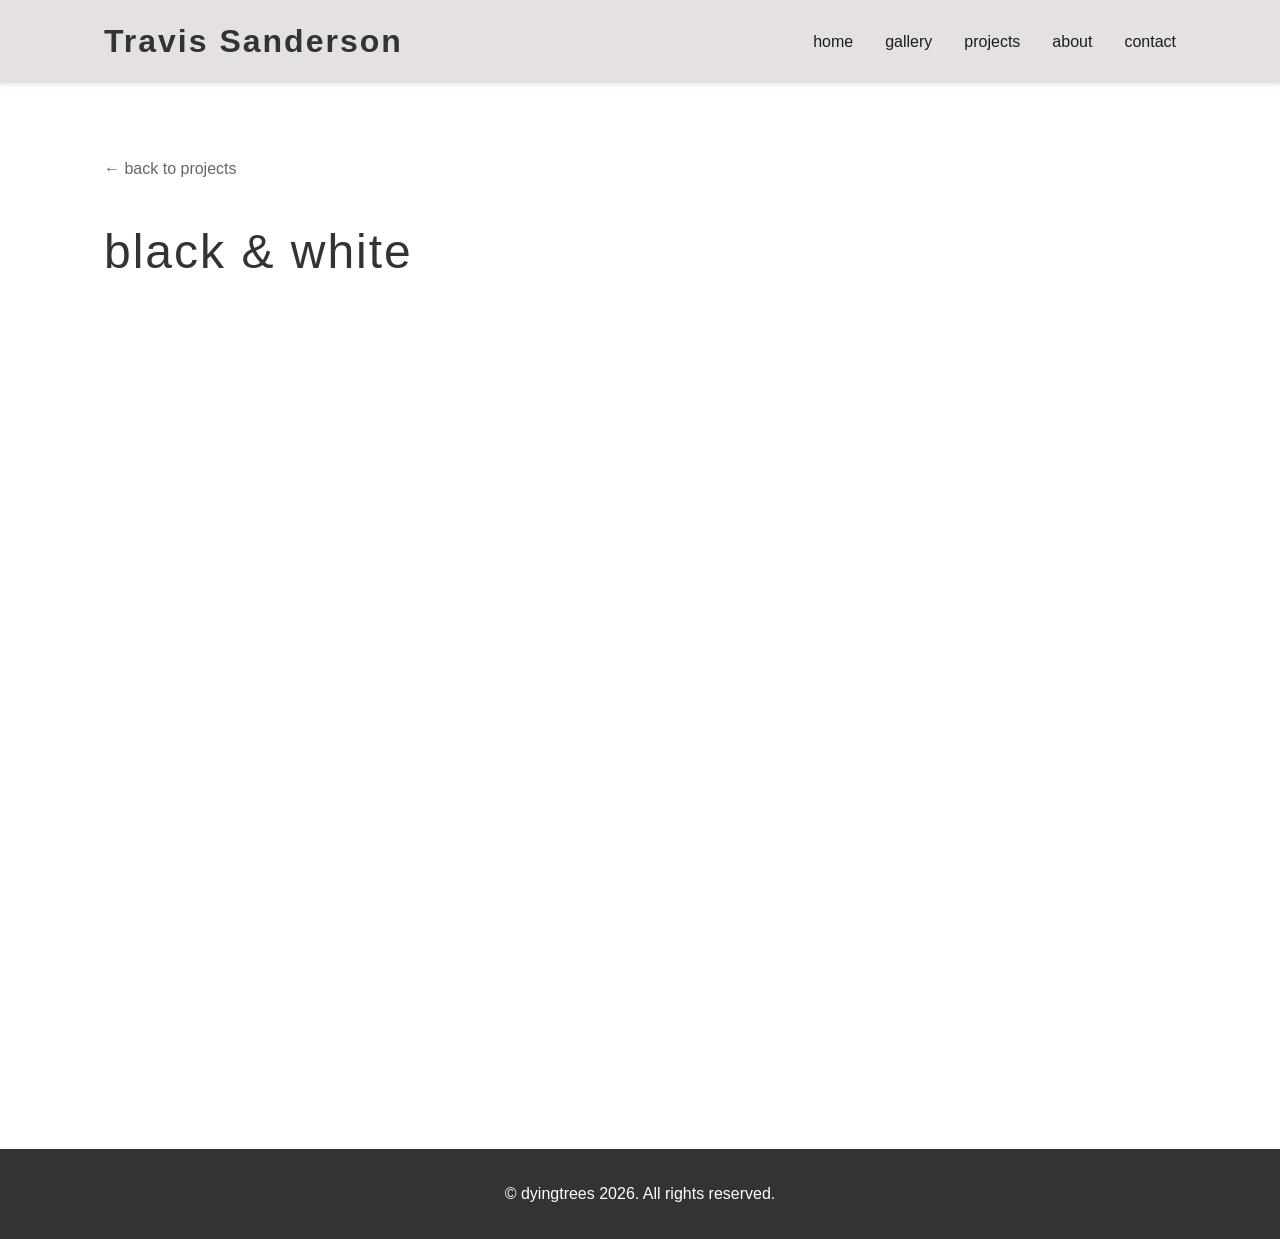
==== bandw.html @ b133befc "Refactor project gallery images for consistency" ====
<!DOCTYPE html>
<html lang="en">
<head>
    <meta charset="UTF-8">
    <meta name="viewport" content="width=device-width, initial-scale=1.0">
    <title>black & white - Travis Sanderson Photography</title>
    <link rel="icon" type="image/png" href="favicon.png">
    <link rel="stylesheet" href="styles.css">
    <style>
        /* Project page specific styles */
        .project-header {
            padding: 6rem 5% 2rem;
            max-width: 1200px;
            margin: 0 auto;
            margin-top: 60px;
        }
        
        .project-header h1 {
            font-size: 3rem;
            font-weight: 300;
            letter-spacing: 2px;
            margin-bottom: 1rem;
        }
        
        .project-header p {
            font-size: 1.2rem;
            color: #666;
            line-height: 1.8;
            max-width: 800px;
        }
        
        .back-link {
            display: inline-block;
            margin-bottom: 2rem;
            color: #666;
            text-decoration: none;
            font-size: 1rem;
            transition: color 0.3s;
        }
        
        .back-link:hover {
            color: #333;
        }
        
        /* Project gallery styles */
        .project-gallery {
            padding: 2rem 5% 4rem;
            max-width: 1200px;
            margin: 0 auto;
        }
        
        .project-gallery-grid {
            display: grid;
            grid-template-columns: repeat(auto-fit, minmax(350px, 1fr));
            gap: 2rem;
        }
        
        .project-gallery-item {
            overflow: hidden;
            cursor: pointer;
            aspect-ratio: 3/2;
        }
        
        .project-gallery-item img {
            width: 100%;
            height: 100%;
            object-fit: cover;
            transition: transform 0.3s ease;
        }
        
        .project-gallery-item:hover img {
            transform: scale(1.05);
        }
        
        /* Lightbox styles */
        .lightbox {
            display: none;
            position: fixed;
            z-index: 9999;
            top: 0;
            left: 0;
            width: 100%;
            height: 100%;
            background-color: rgba(0, 0, 0, 0.9);
            justify-content: center;
            align-items: center;
        }
        
        .lightbox.active {
            display: flex;
        }
        
        .lightbox img {
            max-width: 90%;
            max-height: 90%;
            object-fit: contain;
        }
        
        .lightbox-close {
            position: absolute;
            top: 20px;
            right: 40px;
            color: white;
            font-size: 40px;
            font-weight: bold;
            cursor: pointer;
            background: none;
            border: none;
        }
        
        .lightbox-close:hover {
            color: #ccc;
        }
    </style>
</head>
<body>
    <header>
        <nav>
            <h1>Travis Sanderson</h1>
            <ul>
                <li><a href="index.html">home</a></li>
                <li><a href="index.html#gallery">gallery</a></li>
                <li><a href="projects.html">projects</a></li>
                <li><a href="index.html#about">about</a></li>
                <li><a href="index.html#contact">contact</a></li>
            </ul>
        </nav>
    </header>

    <section class="project-header">
        <a href="projects.html" class="back-link">← back to projects</a>
        <h1>black & white</h1>
        <p></p>
    </section>

    <section class="project-gallery">
        <div class="project-gallery-grid">
           <!-- Image 1 -->
<div class="project-gallery-item" onclick="openLightbox('bandw1.jpg')">

<!-- Image 2 -->
<div class="project-gallery-item" onclick="openLightbox('bandw2.jpg')">

<!-- Image 3 -->
<div class="project-gallery-item" onclick="openLightbox('bandw3.jpg')">

<!-- Image 4 -->
<div class="project-gallery-item" onclick="openLightbox('bandw4.jpg')">            </div>
        </div>
    </section>

    <footer>
        <p>&copy; dyingtrees 2026. All rights reserved.</p>
    </footer>

    <!-- Lightbox -->
    <div id="lightbox" class="lightbox" onclick="closeLightbox()">
        <button class="lightbox-close" onclick="closeLightbox()">&times;</button>
        <img id="lightbox-img" src="" alt="Full size image">
    </div>

    <script>
        // Lightbox functionality
        function openLightbox(imageSrc) {
            document.getElementById('lightbox').classList.add('active');
            document.getElementById('lightbox-img').src = imageSrc;
            document.body.style.overflow = 'hidden';
        }
        
        function closeLightbox() {
            document.getElementById('lightbox').classList.remove('active');
            document.body.style.overflow = 'auto';
        }
        
        // Close lightbox with Escape key
        document.addEventListener('keydown', function(event) {
            if (event.key === 'Escape') {
                closeLightbox();
            }
        });
    </script>
     <script>
        // Disable right-click on images
        document.addEventListener('contextmenu', function(e) {
            if (e.target.tagName === 'IMG') {
                e.preventDefault();
                return false;
            }
        });
        
        // Disable dragging images
        document.addEventListener('dragstart', function(e) {
            if (e.target.tagName === 'IMG') {
                e.preventDefault();
                return false;
            }
        });
    </script>
</body>
</html>
---- styles.css ----
html {
    scroll-behavior: smooth;
}

* {
    margin: 0;
    padding: 0;
    box-sizing: border-box;
}

body {
    font-family: 'Segoe UI', Tahoma, Geneva, Verdana, sans-serif;
    line-height: 1.6;
    color: #333;
}

/* Header & Navigation */
header {
    background-color: #e6e1e1;
    box-shadow: 0 2px 5px rgba(0,0,0,0.1);
    position: fixed;
    width: 100%;
    top: 0;
    z-index: 1000;
}

nav {
    display: flex;
    justify-content: space-between;
    align-items: center;
    padding: 1rem 5%;
    max-width: 1200px;
    margin: 0 auto;
}

nav h1 {
    font-size: 2.0rem;
    font-weight: 600;
    letter-spacing: 2px;
}

nav ul {
    display: flex;
    list-style: none;
    gap: 2rem;
}

nav a {
    text-decoration: none;
    color: #1c1c1c;
    font-weight: 300;
    transition: color 0.3s;
}

nav a:hover {
    color: #666;
}

/* Hero Section */
.hero {
    height: 70vh;
    position: relative;
    overflow: hidden;
    margin-top: 60px;
}

.hero-content {
    position: relative;
    z-index: 10;
    max-width: 1200px;
    width: 100%;
    padding: 0 5%;
    margin: 0 auto;
    height: 100%;
    display: flex;
    flex-direction: column;
    justify-content: center;
    color: white;
    text-align: left;
}

.hero-content h2 {
    font-size: 2rem;
    font-weight: 300;
    margin-bottom: 1rem;
    letter-spacing: 3px;
}

.hero-content p {
    font-size: 1.5rem;
    font-weight: 300;
    letter-spacing: 1px;
}

/* Gallery Section */
.gallery {
    padding: 4rem 5%;
    max-width: 1200px;
    margin: 0 auto;
    background-color: #ffffff;
}

.gallery h2 {
    text-align: left;
    font-size: 2.5rem;
    font-weight: 300;
    margin-bottom: 3rem;
    letter-spacing: 2px;
}

.gallery-grid {
    display: grid;
    grid-template-columns: repeat(auto-fit, minmax(300px, 1fr));
    gap: 1.5rem;
}

.gallery-item {
    overflow: hidden;
    cursor: pointer;
    aspect-ratio: 1;
}

.gallery-item img {
    width: 100%;
    height: 100%;
    object-fit: cover;
    transition: transform 0.3s ease;
}

.gallery-item:hover img {
    transform: scale(1.05);
}

/* About Section */
.about {
    padding: 4rem 5%;
    background-color: #f9f9f9;
    max-width: 800px;
    margin: 0 auto;
}

.about-content {    
    text-align: left;
    font-size: 1.1rem;
    color: #666;
}

.about h2 {
    text-align: left;
    font-size: 2.5rem;
    font-weight: 300;
    margin-bottom: 2rem;
    letter-spacing: 2px;
}

.about p {
    margin: 0.5rem 0;
    line-height: 1.8;    
}

/* Contact Section */
.contact {
    padding: 4rem 5%;
    background-color: #f9f9f9;
    max-width: 800px;
    margin: 0 auto;
}

.contact-content {
    text-align: left;
    font-size: 1.1rem;
    color: #666;
}

.contact h2 {
    text-align: left;
    font-size: 2.5rem;
    font-weight: 300;
    margin-bottom: 2rem;
    letter-spacing: 2px;
}

.contact p {
    margin: 0.5rem 0;
    line-height: 1.8;
}

/* Footer */
footer {
    background-color: #333;
    color: white;
    text-align: center;
    padding: 2rem;
    font-weight: 300;
}

/* Responsive Design */
@media (max-width: 768px) {
    nav {
        flex-direction: column;
        gap: 1rem;
    }
    
    nav ul {
        gap: 1rem;
    }
    
    .hero-content h2 {
        font-size: 2rem;
    }
    
    .gallery-grid {
        grid-template-columns: repeat(auto-fit, minmax(250px, 1fr));
        gap: 1rem;
    }
}
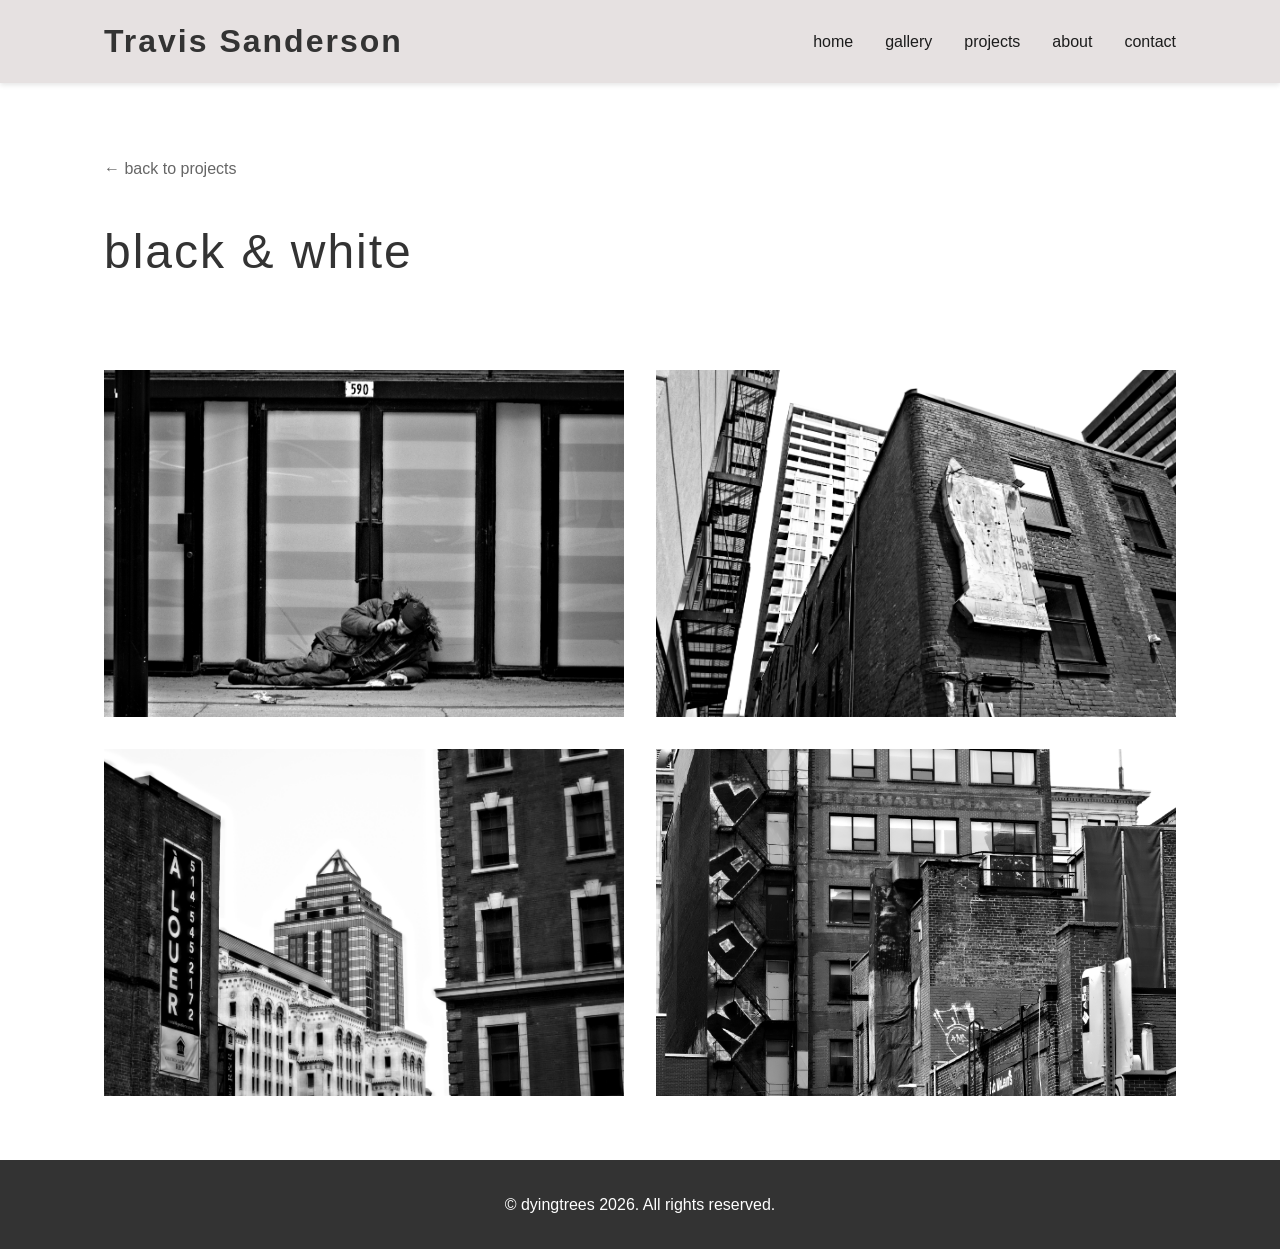
==== commit 8dd20555: "Add files via upload" ====
--- a/bandw.html
+++ b/bandw.html
@@ -135,17 +135,24 @@
 
     <section class="project-gallery">
         <div class="project-gallery-grid">
-           <!-- Image 1 -->
-<div class="project-gallery-item" onclick="openLightbox('bandw1.jpg')">
-
-<!-- Image 2 -->
-<div class="project-gallery-item" onclick="openLightbox('bandw2.jpg')">
-
-<!-- Image 3 -->
-<div class="project-gallery-item" onclick="openLightbox('bandw3.jpg')">
-
-<!-- Image 4 -->
-<div class="project-gallery-item" onclick="openLightbox('bandw4.jpg')">            </div>
+        <!-- Image 1 -->
+        <div class="project-gallery-item" onclick="openLightbox('bandw1.jpg')">
+            <img src="bandw1.jpg" alt="black & white 1">
+        </div>
+
+        <!-- Image 2 -->
+        <div class="project-gallery-item" onclick="openLightbox('bandw2.jpg')">
+            <img src="bandw2.jpg" alt="black & white 2">
+        </div>
+
+        <!-- Image 3 -->
+        <div class="project-gallery-item" onclick="openLightbox('bandw3.jpg')">
+            <img src="bandw3.jpg" alt="black & white 3">
+        </div>
+
+        <!-- Image 4 -->
+        <div class="project-gallery-item" onclick="openLightbox('bandw4.jpg')">
+            <img src="bandw4.jpg" alt="black & white 4">
         </div>
     </section>
 
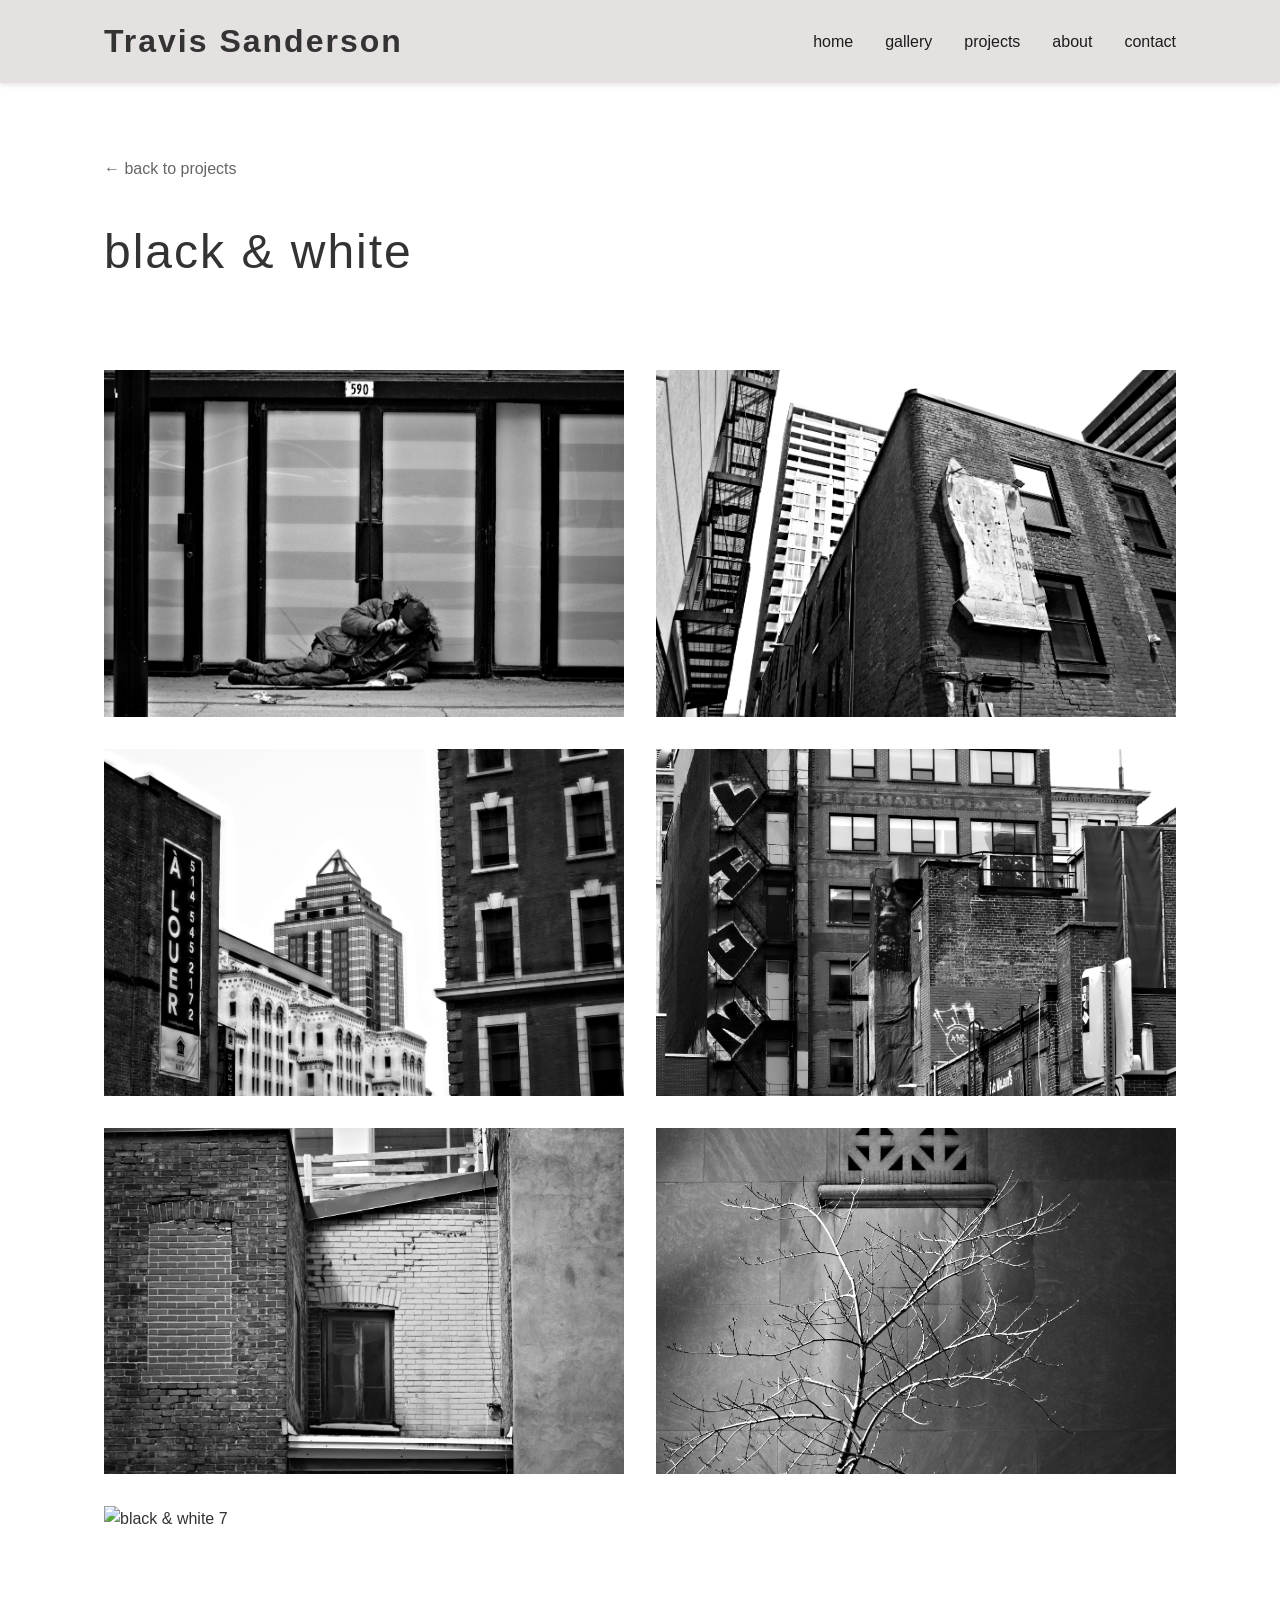
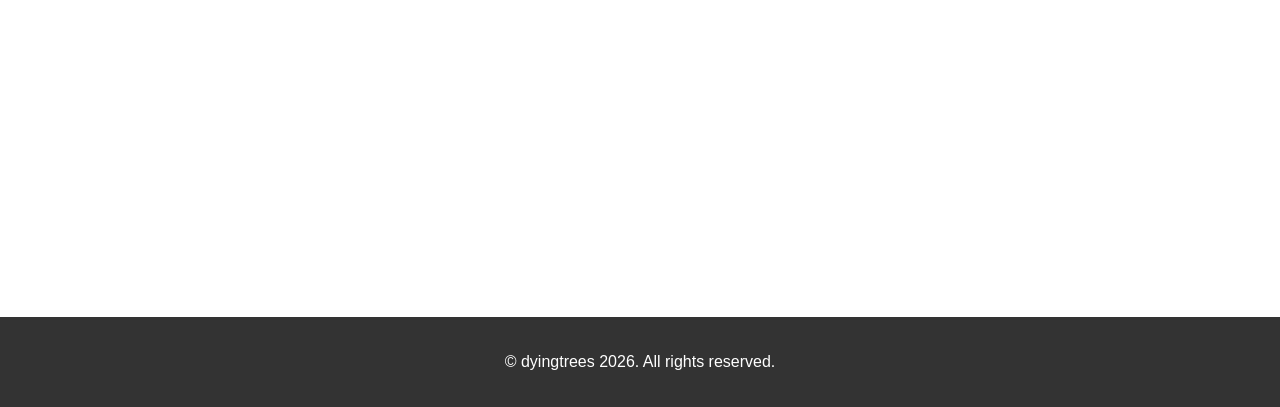
==== commit decc8e07: "Add additional images to project gallery" ====
--- a/bandw.html
+++ b/bandw.html
@@ -154,6 +154,23 @@
         <div class="project-gallery-item" onclick="openLightbox('bandw4.jpg')">
             <img src="bandw4.jpg" alt="black & white 4">
         </div>
+            
+        <!-- Image 5 -->
+        <div class="project-gallery-item" onclick="openLightbox('bandw5.jpg')">
+            <img src="bandw5.jpg" alt="black & white 5">
+        </div>
+
+        
+        <!-- Image 6 -->
+        <div class="project-gallery-item" onclick="openLightbox('bandw6.jpg')">
+            <img src="bandw6.jpg" alt="black & white 6">
+        </div>
+
+        <!-- Image 7 -->
+        <div class="project-gallery-item" onclick="openLightbox('bandw7.jpg')">
+            <img src="bandw7.jpg" alt="black & white 7">
+        </div>
+            
     </section>
 
     <footer>
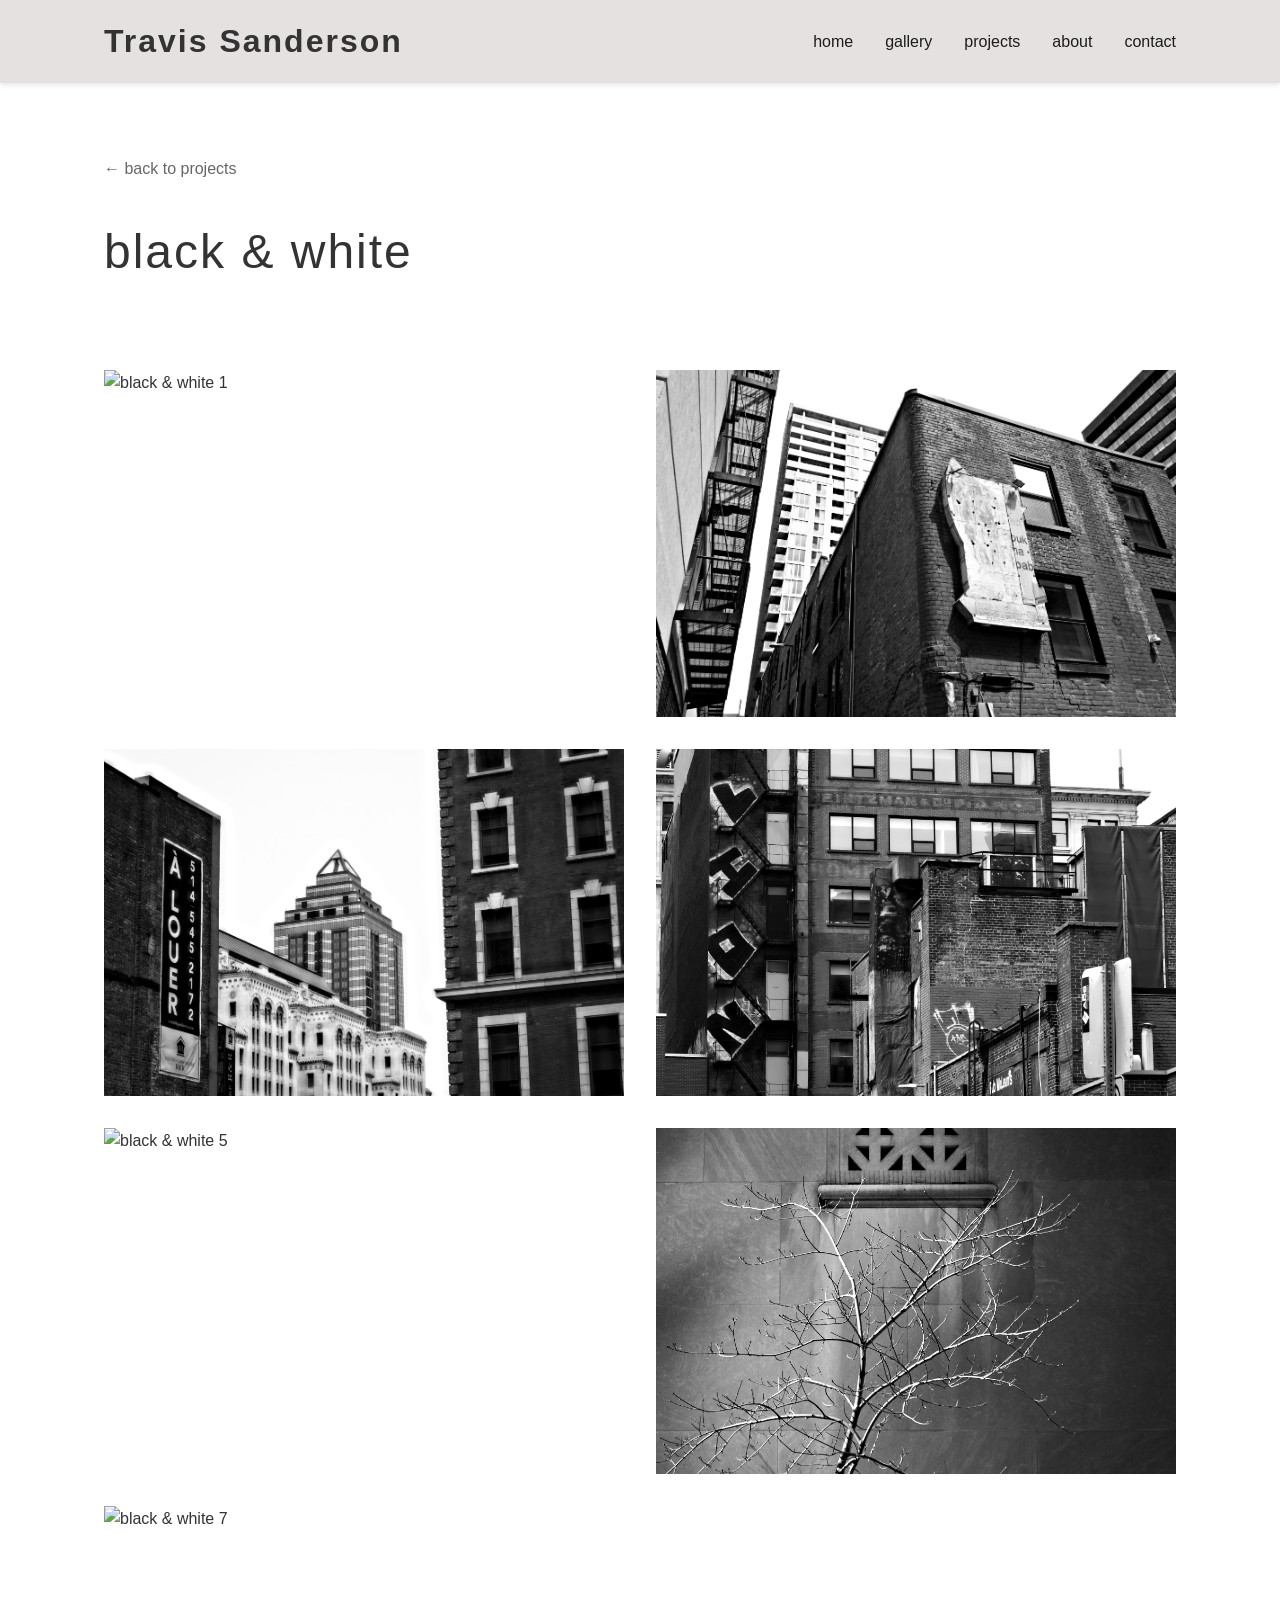
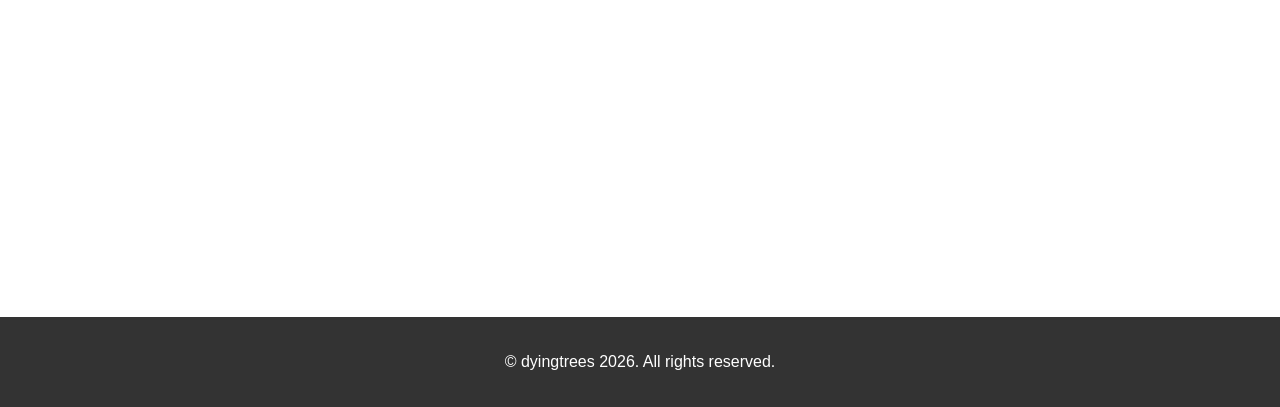
==== commit 9d17a0ac: "Add files via upload" ====
--- a/bandw.html
+++ b/bandw.html
@@ -6,6 +6,8 @@
     <title>black & white - Travis Sanderson Photography</title>
     <link rel="icon" type="image/png" href="favicon.png">
     <link rel="stylesheet" href="styles.css">
+    <!-- Preload the first image so it appears instantly -->
+    <link rel="preload" as="image" href="bandw1.jpg">
     <style>
         /* Project page specific styles */
         .project-header {
@@ -135,42 +137,36 @@
 
     <section class="project-gallery">
         <div class="project-gallery-grid">
-        <!-- Image 1 -->
-        <div class="project-gallery-item" onclick="openLightbox('bandw1.jpg')">
-            <img src="bandw1.jpg" alt="black & white 1">
-        </div>
-
-        <!-- Image 2 -->
-        <div class="project-gallery-item" onclick="openLightbox('bandw2.jpg')">
-            <img src="bandw2.jpg" alt="black & white 2">
-        </div>
-
-        <!-- Image 3 -->
-        <div class="project-gallery-item" onclick="openLightbox('bandw3.jpg')">
-            <img src="bandw3.jpg" alt="black & white 3">
-        </div>
-
-        <!-- Image 4 -->
-        <div class="project-gallery-item" onclick="openLightbox('bandw4.jpg')">
-            <img src="bandw4.jpg" alt="black & white 4">
-        </div>
-            
-        <!-- Image 5 -->
-        <div class="project-gallery-item" onclick="openLightbox('bandw5.jpg')">
-            <img src="bandw5.jpg" alt="black & white 5">
-        </div>
-
-        
-        <!-- Image 6 -->
-        <div class="project-gallery-item" onclick="openLightbox('bandw6.jpg')">
-            <img src="bandw6.jpg" alt="black & white 6">
-        </div>
-
-        <!-- Image 7 -->
-        <div class="project-gallery-item" onclick="openLightbox('bandw7.jpg')">
-            <img src="bandw7.jpg" alt="black & white 7">
-        </div>
-            
+            <!-- Image 1: load eagerly and prioritise — it's first in the viewport -->
+            <div class="project-gallery-item" onclick="openLightbox('bandw1.jpg')">
+                <img src="bandw1.jpg" alt="black & white 1" fetchpriority="high" width="800" height="533">
+            </div>
+
+            <!-- Remaining images: lazy load so they only fetch when scrolled into view -->
+            <div class="project-gallery-item" onclick="openLightbox('bandw2.jpg')">
+                <img src="bandw2.jpg" alt="black & white 2" loading="lazy" width="800" height="533">
+            </div>
+
+            <div class="project-gallery-item" onclick="openLightbox('bandw3.jpg')">
+                <img src="bandw3.jpg" alt="black & white 3" loading="lazy" width="800" height="533">
+            </div>
+
+            <div class="project-gallery-item" onclick="openLightbox('bandw4.jpg')">
+                <img src="bandw4.jpg" alt="black & white 4" loading="lazy" width="800" height="533">
+            </div>
+
+            <div class="project-gallery-item" onclick="openLightbox('bandw5.jpg')">
+                <img src="bandw5.jpg" alt="black & white 5" loading="lazy" width="800" height="533">
+            </div>
+
+            <div class="project-gallery-item" onclick="openLightbox('bandw6.jpg')">
+                <img src="bandw6.jpg" alt="black & white 6" loading="lazy" width="800" height="533">
+            </div>
+
+            <div class="project-gallery-item" onclick="openLightbox('bandw7.jpg')">
+                <img src="bandw7.jpg" alt="black & white 7" loading="lazy" width="800" height="533">
+            </div>
+        </div> <!-- closing tag for project-gallery-grid (was missing in original) -->
     </section>
 
     <footer>
@@ -203,7 +199,7 @@
             }
         });
     </script>
-     <script>
+    <script>
         // Disable right-click on images
         document.addEventListener('contextmenu', function(e) {
             if (e.target.tagName === 'IMG') {
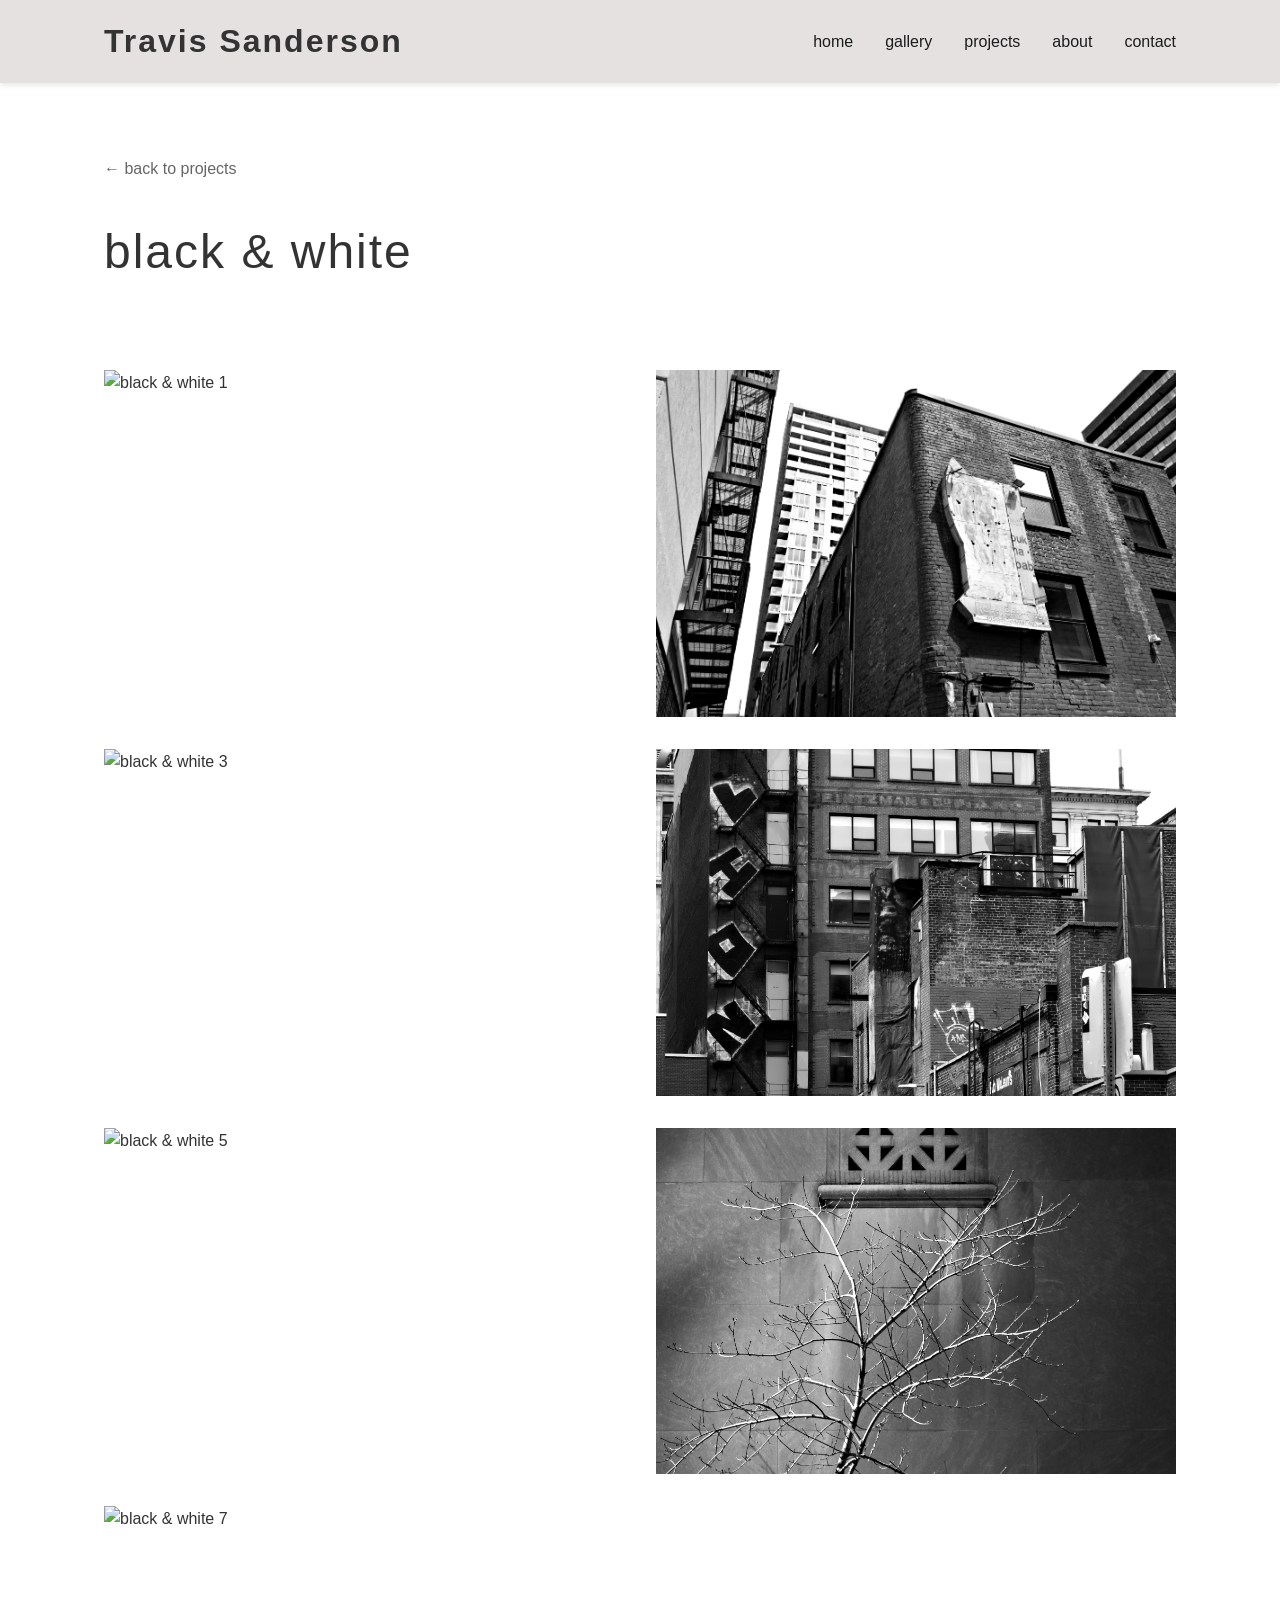
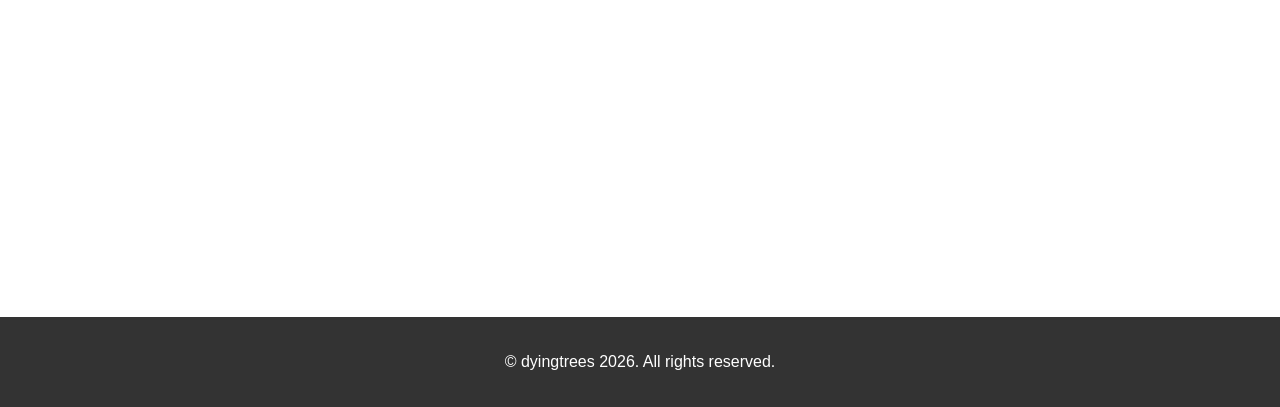
==== commit 81316995: "Replace bandw3.jpg with bandw3(1)-1.jpg" ====
--- a/bandw.html
+++ b/bandw.html
@@ -148,7 +148,7 @@
             </div>
 
             <div class="project-gallery-item" onclick="openLightbox('bandw3.jpg')">
-                <img src="bandw3.jpg" alt="black & white 3" loading="lazy" width="800" height="533">
+                <img src="bandw3(1)-1.jpg" alt="black & white 3" loading="lazy" width="800" height="533">
             </div>
 
             <div class="project-gallery-item" onclick="openLightbox('bandw4.jpg')">
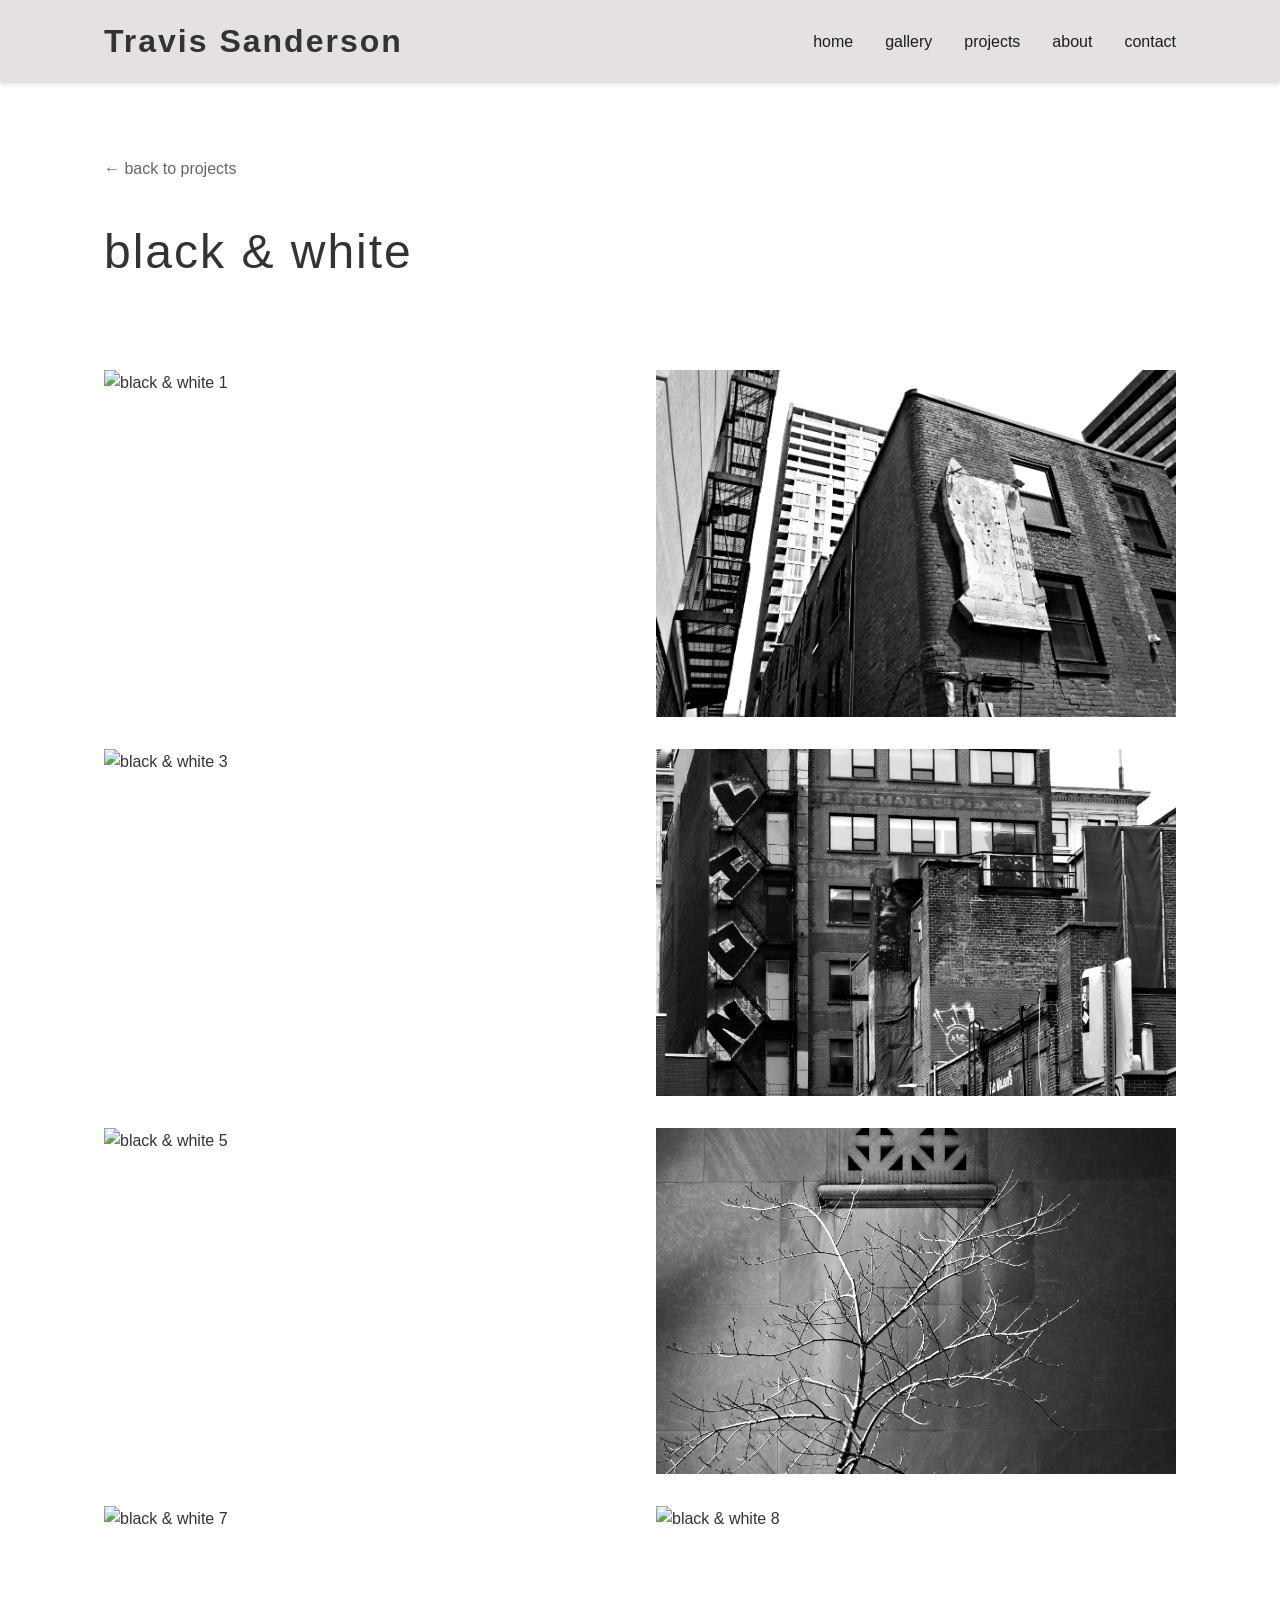
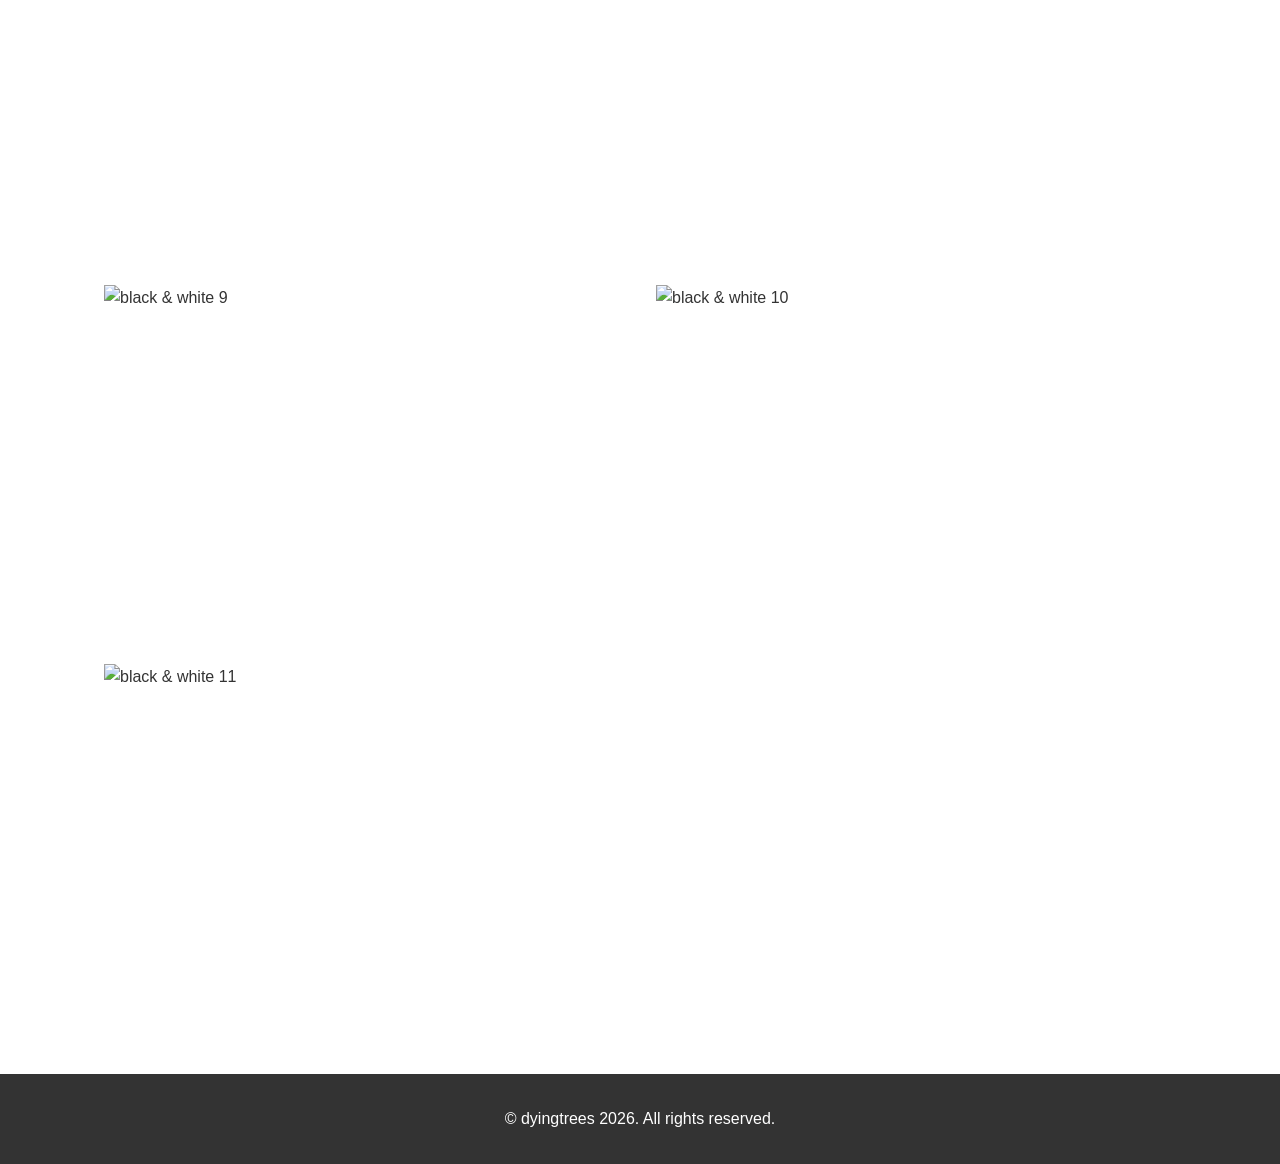
==== commit 321c2c23: "Enhance project gallery with more images Added additional images to the project gallery with lazy lo" ====
--- a/bandw.html
+++ b/bandw.html
@@ -142,7 +142,6 @@
                 <img src="bandw1.jpg" alt="black & white 1" fetchpriority="high" width="800" height="533">
             </div>
 
-            <!-- Remaining images: lazy load so they only fetch when scrolled into view -->
             <div class="project-gallery-item" onclick="openLightbox('bandw2.jpg')">
                 <img src="bandw2.jpg" alt="black & white 2" loading="lazy" width="800" height="533">
             </div>
@@ -166,7 +165,23 @@
             <div class="project-gallery-item" onclick="openLightbox('bandw7.jpg')">
                 <img src="bandw7.jpg" alt="black & white 7" loading="lazy" width="800" height="533">
             </div>
-        </div> <!-- closing tag for project-gallery-grid (was missing in original) -->
+            
+            <div class="project-gallery-item" onclick="openLightbox('bandw8.jpg')">
+                <img src="bandw8.jpg" alt="black & white 8" loading="lazy" width="800" height="533">
+            </div>
+            
+            <div class="project-gallery-item" onclick="openLightbox('bandw9.jpg')">
+                <img src="bandw9.jpg" alt="black & white 9" loading="lazy" width="800" height="533">
+            </div>
+            
+            <div class="project-gallery-item" onclick="openLightbox('bandw10.jpg')">
+                <img src="bandw10.jpg" alt="black & white 10" loading="lazy" width="800" height="533">
+            </div>
+
+            <div class="project-gallery-item" onclick="openLightbox('bandw11.jpg')">
+                <img src="bandw11.jpg" alt="black & white 11" loading="lazy" width="800" height="533">
+            </div>
+        </div>
     </section>
 
     <footer>
